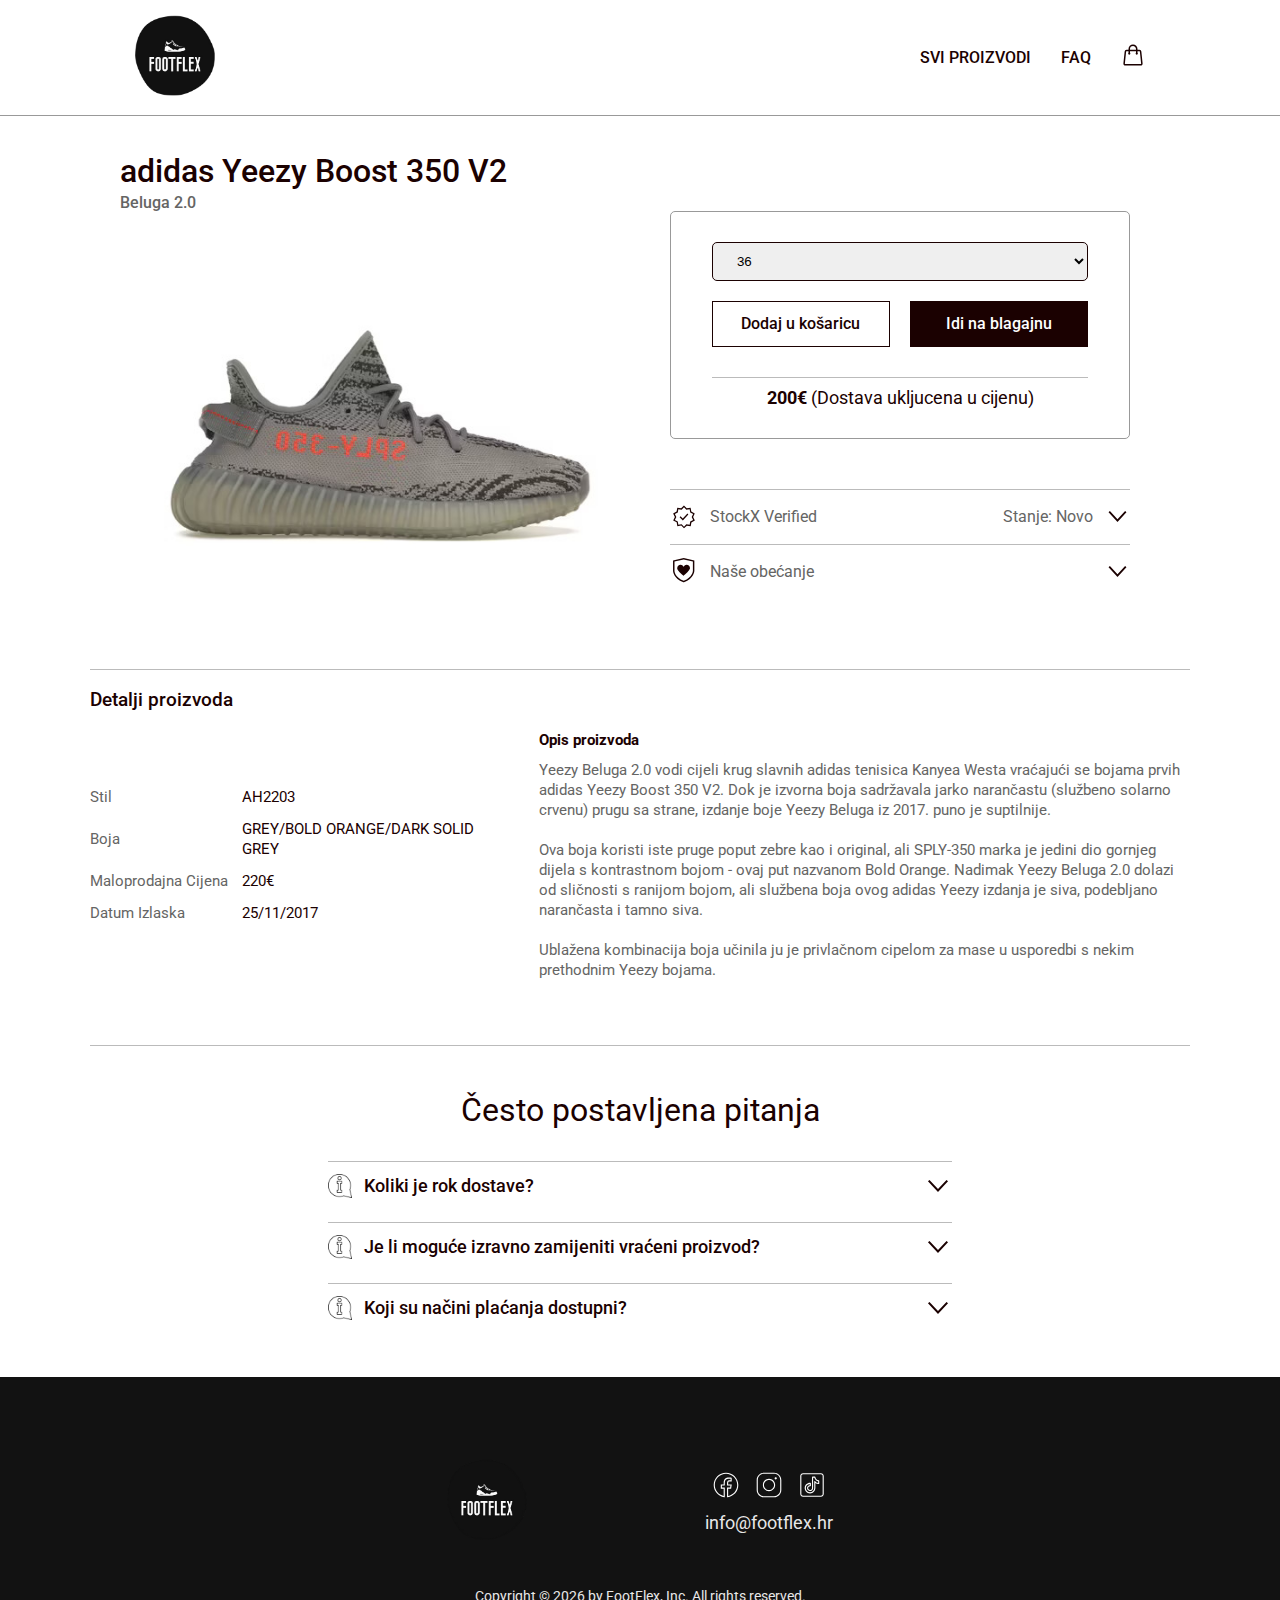
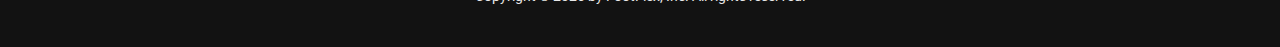
==== products/Beluga_2_0.html @ 40a0915f "Add files via upload" ====
<!DOCTYPE html>
<html lang="en">
  <head>
    <meta charset="UTF-8" />
    <meta name="viewport" content="width=device-width, initial-scale=1.0" />
    <link rel="preconnect" href="https://fonts.googleapis.com" />
    <link rel="preconnect" href="https://fonts.gstatic.com" crossorigin />
    <link
      href="https://fonts.googleapis.com/css2?family=Roboto:ital,wght@0,100;0,300;0,400;0,500;0,700;0,900;1,100;1,300;1,400;1,500;1,700;1,900&display=swap"
      rel="stylesheet"
    />
    <link rel="icon" href="../images/logos/footflex-logo-icon.png" />
    <link rel="stylesheet" href="../style.css" />
    <link rel="stylesheet" href="products.css" />
    <title>FootFlex</title>
  </head>
  <body>
    <nav>
      <div class="container">
        <nav class="main-nav">
          <ul>
            <a href="../index.html">
              <img
                src="../images/logos/footflex-logo.png"
                alt="FootFlex logo"
                class="nav-img"
              />
            </a>
          </ul>
          <ul class="main-nav-list">
            <li>
              <a href="../index.html#shop" class="main-nav-link"
                >Svi proizvodi</a
              >
            </li>
            <li><a href="#faq" class="main-nav-link">faq</a></li>
            <li class="main-nav-link">
              <svg
                class="icon"
                xmlns="http://www.w3.org/2000/svg"
                fill="none"
                viewBox="0 0 24 24"
                stroke-width="1.5"
                stroke="currentColor"
                class="w-6 h-6"
              >
                <path
                  stroke-linecap="round"
                  stroke-linejoin="round"
                  d="M15.75 10.5V6a3.75 3.75 0 1 0-7.5 0v4.5m11.356-1.993 1.263 12c.07.665-.45 1.243-1.119 1.243H4.25a1.125 1.125 0 0 1-1.12-1.243l1.264-12A1.125 1.125 0 0 1 5.513 7.5h12.974c.576 0 1.059.435 1.119 1.007ZM8.625 10.5a.375.375 0 1 1-.75 0 .375.375 0 0 1 .75 0Zm7.5 0a.375.375 0 1 1-.75 0 .375.375 0 0 1 .75 0Z"
                />
              </svg>
            </li>
          </ul>
        </nav>
      </div>
    </nav>
    <section class="product-section">
      <div class="container grid-2-cols-product">
        <div class="product-img-box">
          <h1 class="product-title">adidas Yeezy Boost 350 V2</h1>
          <h2 class="product-model">Beluga 2.0</h2>
          <img
            class="product-img"
            src="../images/shoes/Beluga_2_0.jpg"
            alt="Adidas Yeezy CarbonBeluga tenesice"
          />
        </div>
        <div class="product-text-box">
          <div class="buttons">
            <select class="select" name="options[Veličina]" form="">
              <option value="36" selected="selected">36</option>
              <option value="37">37</option>
              <option value="38">38</option>
              <option value="39">39</option>
              <option value="40">40</option>
              <option value="42">42</option>
              <option value="43">43</option>
              <option value="44">44</option>
              <option value="45">45</option>
            </select>
            <div class="buttons-wrapper">
              <a href="#" class="atc-btn">
                <p>Dodaj u košaricu</p>
              </a>
              <a href="#" class="bn-btn">
                <p>Idi na blagajnu</p>
              </a>
            </div>
            <p class="product-price">
              <span class="bold">200€ </span>(Dostava ukljucena u cijenu)
            </p>
          </div>
          <div class="icons">
            <div class="product-icon-top">
              <div class="product-icon-wrap">
                <svg viewBox="0 0 50 50" focusable="false" class="verify-icon">
                  <path
                    d="M22.9 31.1L17.2 25.4L18.7999 23.8L22.7999 27.9L31.1 18.8L32.7999 20.4L22.9 31.1Z"
                    fill="#1b0101"
                  ></path>
                  <path
                    d="M25 45.3L20 40.4L13.1 41.4L11.9 34.5L5.69998 31.2L8.69998 25L5.59998 18.7L11.8 15.4L13 8.49998L19.9 9.49998L24.9 4.59998L29.9 9.49998L36.8 8.49998L38 15.4L44.2 18.7L41.3 25L44.4 31.3L38.2 34.6L37 41.5L30.1 40.5L25 45.3ZM20.8 38.1L25 42.2L29.2 38.1L35.1 38.9L36.1 33.1L41.3 30.3L38.7 25L41.3 19.7L36.1 16.9L35.1 11.1L29.2 11.9L25 7.79998L20.8 11.9L14.9 11.1L13.9 16.9L8.69998 19.7L11.3 25L8.69998 30.3L13.9 33.1L14.9 38.9L20.8 38.1Z"
                    fill="#1b0101"
                  ></path>
                </svg>
                <p>StockX Verified</p>
              </div>
              <div class="product-icon-wrap">
                <span>Stanje: Novo</span>
                <svg
                  class="dropdown-icon-first"
                  viewBox="0 0 50 50"
                  focusable="false"
                  aria-hidden="true"
                >
                  <path
                    fill="#1b0101"
                    d="M9.80001 14.2L25 30.4L40.2 14.2001L42.9 16.7001L25 35.8L7.10001 16.7L9.80001 14.2Z"
                  ></path>
                </svg>
              </div>
            </div>
            <span class="more-text-top">
              Naše tenesice su StockX Verified što znači da provjeravamo svaki
              artikl, svaki put.
              <a
                href="https://stockx.com/about/verification/"
                class="more-text-link"
                target="_blank"
                >Saznajte više</a
              >
            </span>
            <div class="product-icon-bottom">
              <div class="product-icon-wrap">
                <svg viewBox="0 0 18 23" focusable="false" class="heart-icon">
                  <path
                    d="M8.75 20L8.51136 19.9219C0.238637 16.9531 0 10.7812 0 10.5469V2.03125L8.75 0L17.5 2.03125V10.4688C17.5 10.7812 17.2614 16.9531 8.98864 19.8438L8.75 20ZM1.19318 2.96875V10.4688C1.19318 10.7031 1.43182 16.0156 8.75 18.6719C16.0682 16.0156 16.3068 10.625 16.3068 10.4688V2.96875L8.75 1.17188L1.19318 2.96875Z"
                    fill="#1b0101"
                  ></path>
                  <path
                    d="M13.9204 8.35937C13.9204 6.875 12.7272 5.625 11.1363 5.625C10.1022 5.625 9.30677 6.40625 8.67041 7.26563C8.11359 6.40625 7.31814 5.625 6.2045 5.625C4.69314 5.625 3.42041 6.79687 3.42041 8.35937C3.42041 8.67187 3.49996 9.0625 3.5795 9.29687C4.05677 10.8594 8.59086 14.6875 8.59086 14.6875C8.59086 14.6875 13.125 10.8594 13.6022 9.29687C13.8409 8.98437 13.9204 8.67187 13.9204 8.35937Z"
                    fill="#1b0101"
                  ></path>
                </svg>
                <p>Naše obećanje</p>
              </div>
              <svg
                class="dropdown-icon-second"
                viewBox="0 0 50 50"
                focusable="false"
                aria-hidden="true"
              >
                <path
                  fill="#1b0101"
                  d="M9.80001 14.2L25 30.4L40.2 14.2001L42.9 16.7001L25 35.8L7.10001 16.7L9.80001 14.2Z"
                ></path>
              </svg>
            </div>
            <span class="more-text-bottom">
              Nastojimo zaslužiti i zadržati Vaše povjerenje. Ako pogriješimo,
              ispravit ćemo grešku.
              <a
                href="https://stockx.com/help/articles/What-is-The-StockX-Buyer-Promise"
                class="more-text-link"
                target="_blank"
                >Saznajte više</a
              >
            </span>
          </div>
        </div>
      </div>
    </section>

    <section class="product-details-section">
      <div
        class="container"
        style="border-top: 1px solid #bbb; padding: 2rem 0"
      >
        <h3 class="subtitle">Detalji proizvoda</h3>
        <div class="product-details-box">
          <div class="product-details">
            <div class="product-detail">
              <span>Stil </span>
              <p>AH2203</p>
            </div>
            <div class="product-detail">
              <span>Boja </span>
              <p>GREY/BOLD ORANGE/DARK SOLID GREY</p>
            </div>
            <div class="product-detail">
              <span>Maloprodajna Cijena </span>
              <p>220€</p>
            </div>
            <div class="product-detail">
              <span>Datum Izlaska </span>
              <p>25/11/2017</p>
            </div>
          </div>
          <div class="product-description">
            <h4>Opis proizvoda</h4>
            <p>
              Yeezy Beluga 2.0 vodi cijeli krug slavnih adidas tenisica Kanyea
              Westa vraćajući se bojama prvih adidas Yeezy Boost 350 V2. Dok je
              izvorna boja sadržavala jarko narančastu (službeno solarno crvenu)
              prugu sa strane, izdanje boje Yeezy Beluga iz 2017. puno je
              suptilnije.
              <br />
              <br />
              Ova boja koristi iste pruge poput zebre kao i original, ali
              SPLY-350 marka je jedini dio gornjeg dijela s kontrastnom bojom -
              ovaj put nazvanom Bold Orange. Nadimak Yeezy Beluga 2.0 dolazi od
              sličnosti s ranijom bojom, ali službena boja ovog adidas Yeezy
              izdanja je siva, podebljano narančasta i tamno siva.
              <br />
              <br />
              Ublažena kombinacija boja učinila ju je privlačnom cipelom za mase
              u usporedbi s nekim prethodnim Yeezy bojama.
            </p>
          </div>
        </div>
      </div>
    </section>
    <section class="faq-section" id="faq" style="border-top: none">
      <div
        class="faq container"
        style="padding-top: 4.5rem; border-top: 1px solid #bbb"
      >
        <h3>Često postavljena pitanja</h3>
        <div class="faq-q">
          <div class="faq-q-wrapper">
            <img src="../images/icons/info.png" alt="Info znak" />
            <p class="question">Koliki je rok dostave?</p>
          </div>
          <svg
            class="dropdown-icon"
            viewBox="0 0 50 50"
            focusable="false"
            aria-hidden="true"
          >
            <path
              fill="#1b0101"
              d="M9.80001 14.2L25 30.4L40.2 14.2001L42.9 16.7001L25 35.8L7.10001 16.7L9.80001 14.2Z"
            ></path>
          </svg>
        </div>
        <span class="answer"
          >Odmah dostupni proizvodi obično su dostavljeni u roku od 1 do 3
          radnih dana.</span
        >
        <div class="faq-q">
          <div class="faq-q-wrapper">
            <img src="../images/icons/info.png" alt="Info znak" />
            <p class="question">
              Je li moguće izravno zamijeniti vraćeni proizvod?
            </p>
          </div>
          <svg
            class="dropdown-icon"
            viewBox="0 0 50 50"
            focusable="false"
            aria-hidden="true"
          >
            <path
              fill="#1b0101"
              d="M9.80001 14.2L25 30.4L40.2 14.2001L42.9 16.7001L25 35.8L7.10001 16.7L9.80001 14.2Z"
            ></path>
          </svg>
        </div>
        <span class="answer"
          >Naravno, moguće je zamijeniti vraćeni proizvod. Naša tvrtka uvijek
          teži pružanju najbolje moguće usluge svojim kupcima, pa smo osmislili
          proces zamjene koji je jednostavan i efikasan. Ako ste nedavno vratili
          proizvod i želite ga zamijeniti, molimo vas da nas kontaktirate putem
          naše službene e-pošte ili instagram profila.</span
        >
        <div class="faq-q">
          <div class="faq-q-wrapper">
            <img src="../images/icons/info.png" alt="Info znak" />
            <p class="question">Koji su načini plaćanja dostupni?</p>
          </div>
          <svg
            class="dropdown-icon"
            viewBox="0 0 50 50"
            focusable="false"
            aria-hidden="true"
          >
            <path
              fill="#1b0101"
              d="M9.80001 14.2L25 30.4L40.2 14.2001L42.9 16.7001L25 35.8L7.10001 16.7L9.80001 14.2Z"
            ></path>
          </svg>
        </div>
        <span class="answer"
          >Trenutno je dostupno samo plaćanje gotovinom.</span
        >
      </div>
    </section>
    <footer>
      <div class="footer-container">
        <div class="footer-logo">
          <a href="#hero">
            <img
              class="nav-img"
              src="../images/logos/footflex-logo.png"
              alt="FootFlex logo"
            />
          </a>
        </div>
        <div class="footer-links-box">
          <div class="footer-icons">
            <a href="https://web.facebook.com" class="footer-link">
              <svg
                xmlns="http://www.w3.org/2000/svg"
                x="0px"
                y="0px"
                width="28"
                height="28"
                viewBox="0,0,256,256"
              >
                <g
                  fill="#ffffff"
                  fill-rule="nonzero"
                  stroke="none"
                  stroke-width="1"
                  stroke-linecap="butt"
                  stroke-linejoin="miter"
                  stroke-miterlimit="10"
                  stroke-dasharray=""
                  stroke-dashoffset="0"
                  font-family="none"
                  font-weight="none"
                  font-size="none"
                  text-anchor="none"
                  style="mix-blend-mode: normal"
                >
                  <g transform="scale(5.12,5.12)">
                    <path
                      d="M25,3c-12.13844,0 -22,9.86156 -22,22c0,11.01913 8.12753,20.13835 18.71289,21.72852l1.14844,0.17383v-17.33594h-5.19727v-3.51953h5.19727v-4.67383c0,-2.87808 0.69065,-4.77363 1.83398,-5.96289c1.14334,-1.18926 2.83269,-1.78906 5.18359,-1.78906c1.87981,0 2.61112,0.1139 3.30664,0.19922v2.88086h-2.44727c-1.38858,0 -2.52783,0.77473 -3.11914,1.80664c-0.59131,1.03191 -0.77539,2.264 -0.77539,3.51953v4.01758h6.12305l-0.54492,3.51953h-5.57812v17.36523l1.13477,-0.1543c10.73582,-1.45602 19.02148,-10.64855 19.02148,-21.77539c0,-12.13844 -9.86156,-22 -22,-22zM25,5c11.05756,0 20,8.94244 20,20c0,9.72979 -6.9642,17.7318 -16.15625,19.5332v-12.96875h5.29297l1.16211,-7.51953h-6.45508v-2.01758c0,-1.03747 0.18982,-1.96705 0.50977,-2.52539c0.31994,-0.55834 0.62835,-0.80078 1.38477,-0.80078h4.44727v-6.69141l-0.86719,-0.11719c-0.59979,-0.08116 -1.96916,-0.27148 -4.43945,-0.27148c-2.7031,0 -5.02334,0.73635 -6.625,2.40234c-1.60166,1.66599 -2.39258,4.14669 -2.39258,7.34961v2.67383h-5.19727v7.51953h5.19727v12.9043c-9.04433,-1.91589 -15.86133,-9.84626 -15.86133,-19.4707c0,-11.05756 8.94244,-20 20,-20z"
                    ></path>
                  </g>
                </g>
              </svg>
            </a>
            <a
              href="https://www.instagram.com/footflex_balkan/"
              class="footer-link"
            >
              <svg
                xmlns="http://www.w3.org/2000/svg"
                x="0px"
                y="0px"
                width="28"
                height="28"
                viewBox="0,0,256,256"
              >
                <g
                  fill="#ffffff"
                  fill-rule="nonzero"
                  stroke="none"
                  stroke-width="1"
                  stroke-linecap="butt"
                  stroke-linejoin="miter"
                  stroke-miterlimit="10"
                  stroke-dasharray=""
                  stroke-dashoffset="0"
                  font-family="none"
                  font-weight="none"
                  font-size="none"
                  text-anchor="none"
                  style="mix-blend-mode: normal"
                >
                  <g transform="scale(5.12,5.12)">
                    <path
                      d="M16,3c-7.16752,0 -13,5.83248 -13,13v18c0,7.16752 5.83248,13 13,13h18c7.16752,0 13,-5.83248 13,-13v-18c0,-7.16752 -5.83248,-13 -13,-13zM16,5h18c6.08648,0 11,4.91352 11,11v18c0,6.08648 -4.91352,11 -11,11h-18c-6.08648,0 -11,-4.91352 -11,-11v-18c0,-6.08648 4.91352,-11 11,-11zM37,11c-1.10457,0 -2,0.89543 -2,2c0,1.10457 0.89543,2 2,2c1.10457,0 2,-0.89543 2,-2c0,-1.10457 -0.89543,-2 -2,-2zM25,14c-6.06329,0 -11,4.93671 -11,11c0,6.06329 4.93671,11 11,11c6.06329,0 11,-4.93671 11,-11c0,-6.06329 -4.93671,-11 -11,-11zM25,16c4.98241,0 9,4.01759 9,9c0,4.98241 -4.01759,9 -9,9c-4.98241,0 -9,-4.01759 -9,-9c0,-4.98241 4.01759,-9 9,-9z"
                    ></path>
                  </g>
                </g>
              </svg>
            </a>
            <a href="https://www.tiktok.com/" class="footer-link">
              <svg
                xmlns="http://www.w3.org/2000/svg"
                x="0px"
                y="0px"
                width="28"
                height="28"
                viewBox="0,0,256,256"
              >
                <g
                  fill="#ffffff"
                  fill-rule="nonzero"
                  stroke="none"
                  stroke-width="1"
                  stroke-linecap="butt"
                  stroke-linejoin="miter"
                  stroke-miterlimit="10"
                  stroke-dasharray=""
                  stroke-dashoffset="0"
                  font-family="none"
                  font-weight="none"
                  font-size="none"
                  text-anchor="none"
                  style="mix-blend-mode: normal"
                >
                  <g transform="scale(5.12,5.12)">
                    <path
                      d="M9,4c-2.75042,0 -5,2.24958 -5,5v32c0,2.75042 2.24958,5 5,5h32c2.75042,0 5,-2.24958 5,-5v-32c0,-2.75042 -2.24958,-5 -5,-5zM9,6h32c1.67158,0 3,1.32842 3,3v32c0,1.67158 -1.32842,3 -3,3h-32c-1.67158,0 -3,-1.32842 -3,-3v-32c0,-1.67158 1.32842,-3 3,-3zM26.04297,10c-0.5515,0.00005 -0.99887,0.44655 -1,0.99805c0,0 -0.01098,4.87522 -0.02148,9.76172c-0.0053,2.44325 -0.01168,4.88902 -0.01562,6.73047c-0.00394,1.84145 -0.00586,3.0066 -0.00586,3.10352c0,1.81526 -1.64858,3.29883 -3.52734,3.29883c-1.86379,0 -3.35156,-1.48972 -3.35156,-3.35352c0,-1.86379 1.48777,-3.35156 3.35156,-3.35156c0.06314,0 0.1904,0.02075 0.4082,0.04688c0.28415,0.03406 0.56927,-0.05523 0.78323,-0.24529c0.21396,-0.19006 0.33624,-0.46267 0.33591,-0.74885v-4.20117c-0.00005,-0.528 -0.41054,-0.965 -0.9375,-0.99805c-0.15583,-0.0098 -0.35192,-0.0293 -0.58984,-0.0293c-5.24953,0 -9.52734,4.27782 -9.52734,9.52734c0,5.24953 4.27782,9.52734 9.52734,9.52734c5.24938,0 9.52734,-4.27782 9.52734,-9.52734v-9.04883c1.45461,1.16341 3.26752,1.90039 5.26953,1.90039c0.27306,0 0.53277,-0.01618 0.78125,-0.03906c0.51463,-0.04749 0.90832,-0.47927 0.9082,-0.99609v-4.66992c0.0003,-0.52448 -0.40463,-0.9601 -0.92773,-0.99805c-3.14464,-0.22561 -5.65141,-2.67528 -5.97852,-5.79102c-0.05305,-0.50925 -0.48214,-0.89619 -0.99414,-0.89648zM27.04102,12h2.28125c0.72678,3.2987 3.30447,5.8144 6.63672,6.44531v2.86523c-2.13887,-0.10861 -4.01749,-1.1756 -5.12305,-2.85742c-0.24284,-0.36962 -0.69961,-0.53585 -1.12322,-0.40877c-0.4236,0.12708 -0.71344,0.51729 -0.71272,0.95955v11.53516c0,4.16848 -3.35873,7.52734 -7.52734,7.52734c-4.16848,0 -7.52734,-3.35887 -7.52734,-7.52734c0,-4.00052 3.12077,-7.17588 7.05469,-7.43164v2.17578c-2.71358,0.25252 -4.87891,2.47904 -4.87891,5.25586c0,2.94421 2.40735,5.35352 5.35156,5.35352c2.92924,0 5.52734,-2.30609 5.52734,-5.29883c0,0.04892 0.00186,-1.25818 0.00586,-3.09961c0.0039,-1.84143 0.01037,-4.28722 0.01563,-6.73047c0.0094,-4.3869 0.0177,-7.91447 0.01953,-8.76367z"
                    ></path>
                  </g>
                </g>
              </svg>
            </a>
          </div>
          <p class="mail">info@footflex.hr</p>
        </div>
      </div>

      <p class="copyright">
        Copyright &copy; <span class="year">2024</span> by FootFlex, Inc. All
        rights reserved.
      </p>
    </footer>
    <script src="read-more.js"></script>
    <script src="../script.js"></script>
  </body>
</html>
---- style.css ----
/*
BOJE:
#990309
#E8E8E8
#610205
#DB222B
#1B0101
#A6A2A2
#656564
#B87E83

*/

* {
  margin: 0;
  padding: 0;
  box-sizing: border-box;
}

html {
  font-size: 62.5%;
  overflow-x: hidden;
  scroll-behavior: smooth !important;
}

body {
  color: #656564;
  font-family: "Roboto", sans-serif;
  font-size: 16px;
  font-weight: 400;
  line-height: 20px;
  scroll-behavior: smooth !important;
}

.header {
  position: absolute;
  margin-left: 50px;
}

.container {
  max-width: 116rem;
  margin: 0 auto;
  padding: 0 3rem;
}

.nav-container {
  max-width: 166rem;
}

.main-nav {
  padding: 1.5rem;
  color: #1b0101;
  font-size: 18px;
  font-weight: 500;
  display: flex;
  justify-content: space-between;
  align-items: center;
  gap: 55rem;
}

.nav-img {
  max-width: 100px;
}
.main-nav-list {
  display: flex;
  list-style: none;
  gap: 5rem;
  text-transform: uppercase;
  justify-content: flex-end;
  align-items: center;
}

.main-nav-link {
  transition: all 0.5s;
  cursor: pointer;
  text-decoration: none;
  color: #1b0101;
  scroll-behavior: smooth;
}

#shop {
  scroll-behavior: smooth;
}

.main-nav-link:hover {
  color: #db222b;
}

.main-logo {
  width: 25rem;
}

.hero-section {
  position: relative;
  height: 100vh;
  max-width: 100%;
  background-position: center;
  background-size: cover;
  padding-left: 8rem;
}

.main-text-box {
  padding: 10rem;
}

.main-text {
  padding: 20rem 0 5rem;
  font-size: 74px;
  line-height: 1.2;
  font-weight: 400;
  text-align: left;
  text-transform: uppercase;
  width: 400px;
  color: #1b0101;
}

.bold {
  font-weight: bold;
}

.grid-2-cols {
  display: grid;
  grid-template-rows: auto;
  grid-template-columns: 1.8fr 1fr;
}

.icon {
  width: 24px;
  height: 24px;
}

.main-img {
  width: 100%;
  height: 100vh;
}

.main-btn {
  text-decoration: none;
  background-color: #1b0101;
  text-transform: uppercase;
  font-weight: 500;
  padding: 18px 32px;
  color: #e8e8e8;
  font-size: 20px;
  cursor: pointer;
}

.main-btn:hover {
  background-color: #1b0101d8;
  transition: 0.3s;
}

.features-container {
  max-width: 150rem;
}

.features {
  display: grid;
  grid-template-rows: auto;
  grid-template-columns: repeat(4, 1fr);
  align-items: center;
  justify-content: space-between;
  padding: 70px 50px 50px 50px;
}

.feature {
  display: flex;
  flex-direction: column;
  align-items: center;
  text-align: center;
}

.featureIcon {
  width: 50px;
  height: 50px;
}

.featureTitle {
  font-size: 20px;
  font-weight: 600;
  margin: 20px;
  color: #1b0101;
}

.featureDesc {
  color: gray;
  width: 50%;
  height: 100px;
}

.shop-section {
  padding-bottom: 8.2rem;
}

.shop-section-header {
  text-align: center;
  font-size: 5.2rem;
  color: #1b0101;
  line-height: 1.2;
  font-weight: 400;
  margin-bottom: 2rem;
}

.shop-main-text {
  text-align: center;
  font-size: 2rem;
  line-height: 1.5;
  padding-inline: 8rem;
  margin-bottom: 4.5rem;
  color: #656564;
}

.grid-3-cols {
  display: grid;
  grid-template-columns: repeat(3, 1fr);
  gap: 4rem;
  padding: 1.6rem;
}

.product-link {
  text-decoration: none;
  color: inherit;
}

.item {
  overflow: hidden;
  display: flex;
  flex-direction: column;
  cursor: pointer;
}

.item img:hover {
  transform: scale(1.1);
}

.item img {
  display: block;
  width: 100%;
  transition: all 0.4s;
  margin-bottom: 1.5rem;
}

.title {
  font-family: "Madimi One", sans-serif;
  font-style: normal;
  font-size: 1.6rem;
  font-weight: 400;
  line-height: 1.5;
  color: #1b0101;
  justify-content: center;
  margin-bottom: 3px;
  padding-left: 1rem;
}

.price {
  padding-left: 1rem;
  font-weight: bold;
  color: #1b0101;
}

.section-testimonials {
  align-items: center;
  padding: 4.5rem 0;
  border-top: 1px solid #bbb;
}

.testimonials-container {
  padding: 9.6rem;
}

.subheading {
  display: block;
  font-size: 1.6rem;
  font-weight: 500;
  color: #1b0101;
  text-transform: uppercase;
  margin-bottom: 1.6rem;
  letter-spacing: 0.75px;
}

.heading-secondary {
  font-size: 4.4rem;
  line-height: 1.2;
  margin-bottom: 7rem;
  color: #1b0101;
}
.testimonials {
  display: grid;
  grid-template-columns: 1fr 1fr;
  row-gap: 4.8rem;
  column-gap: 8rem;
}

.testimonial-person {
  display: flex;
  align-items: center;
  justify-content: space-between;
}

.stars-rating {
  display: flex;
  align-items: center;
  gap: 1.2rem;
  margin-right: 3rem;
}

.star-icon {
  width: 24px;
}

.testimonial-img {
  width: 6.4rem;
  border-radius: 50%;
  margin-bottom: 1.2rem;
}

.testimonial-text {
  font-size: 1.8rem;
  line-height: 1.8;
  margin-bottom: 1.6rem;
}

.testimonial-name {
  font-size: 1.6rem;
  color: #6f6f6f;
}

.faq-section {
  padding: 4.5rem 0;
  border-top: 1px solid #bbb;
}

.faq {
  display: flex;
  flex-direction: column;
  justify-content: center;
  align-items: center;
  gap: 1.2rem;
}

.faq h3 {
  font-size: 32px;
  color: #1b0101;
  font-weight: 400;
  margin-bottom: 20px;
  line-height: 1.2;
}

.faq-q {
  display: flex;
  align-items: center;
  justify-content: space-between;
  width: 60%;
  border-top: 1px solid #bbb;
  padding: 10px 0;
  cursor: pointer;
}

.faq-q-wrapper {
  display: flex;
  align-items: center;
  gap: 1.2rem;
}

.faq-q img {
  width: 24px;
  height: 24px;
}

.faq-q p {
  font-size: 18px;
}
.dropdown-icon {
  width: 28px;
}

.question {
  color: #1b0101;
  font-weight: 500;
}

.answer {
  display: none;
}

.show-more {
  display: block !important;
  font-size: 16px;
  padding-inline: 10px;
  margin-bottom: 8px;
  width: 55%;
}

.rotate180 {
  transform: rotate(180deg);
}

footer {
  padding: 8.2rem 0 4rem;
  background-color: #121212;
}

.footer-container {
  max-width: 80rem;
  margin: 0 auto 4rem;
  padding: 0 3rem;
  display: flex;
  justify-content: space-evenly;
  align-items: center;
}

.footer-icons {
  display: flex;
  gap: 15px;
  align-items: center;
  margin-bottom: 9px;
  justify-content: center;
}

.mail {
  font-size: 18px;
  color: #e8e8e8;
}

.copyright {
  font-size: 1.4rem;
  line-height: 1.6;
  color: #e8e8e8;
  text-align: center;
}

/* QUERIES */

/**************************/
/* BELOW 1750px 
/**************************/

@media (max-width: 1750px) {
  .hero-section {
    padding-left: 0;
  }

  .header {
    margin-left: 30px;
  }

  .main-text-box {
    padding: 10rem 8rem;
  }

  .main-nav {
    gap: 45rem;
  }

  .main-nav-list {
    gap: 4rem;
  }
  .nav-img {
    max-width: 90px;
  }

  .main-btn {
    padding: 16px 28px;
    font-size: 18px;
  }
  .main-text {
    padding: 20rem 0 5rem;
    font-size: 64px;
  }
  .grid-2-cols {
    grid-template-columns: 1.7fr 1fr;
  }
}

/**************************/
/* BELOW 1440px 
/**************************/

@media (max-width: 1440px) {
  .header {
    margin-left: 15px;
  }

  .main-text-box {
    padding: 10rem 6rem;
  }

  .main-nav {
    gap: 32rem;
  }

  .main-nav-link {
    font-size: 16px;
  }

  .main-nav-list {
    gap: 3rem;
  }

  .nav-img {
    max-width: 80px;
  }
  .main-btn {
    padding: 14px 24px;
    font-size: 16px;
  }
  .main-text {
    padding: 20rem 0 5rem;
    font-size: 56px;
  }
  .grid-2-cols {
    grid-template-columns: 1.5fr 1fr;
  }

  .featureIcon {
    width: 45px;
    height: 45px;
  }

  .featureTitle {
    font-size: 18px;
  }

  .featureDesc {
    width: 70%;
  }

  .shop-section-header {
    font-size: 45px;
    line-height: 1.1;
  }
  .shop-main-text {
    margin-bottom: 2rem;
    font-size: 18px;
  }

  .grid-3-cols {
    gap: 2rem;
    padding: 3.6rem;
  }
}

/**************************/
/* BELOW 1240px 
/**************************/

@media (max-width: 1240px) {
  .header {
    margin-left: 10px;
  }

  .main-text-box {
    padding: 10rem 5rem;
  }

  .main-nav {
    gap: 20rem;
  }

  .main-nav-link {
    font-size: 14px;
  }
  .nav-img {
    max-width: 70px;
  }
  .main-btn {
    padding: 14px 20px;
    font-size: 16px;
  }
  .main-text {
    padding: 20rem 0 4rem;
    font-size: 50px;
  }
  .grid-2-cols {
    grid-template-columns: 1.2fr 1fr;
  }

  .featureIcon {
    width: 45px;
    height: 45px;
  }

  .featureTitle {
    font-size: 16px;
    margin: 20px 10px;
  }

  .featureDesc {
    width: 80%;
    font-size: 14px;
  }
  .shop-section-header {
    font-size: 40px;
    line-height: 1;
  }
  .shop-main-text {
    margin-bottom: 1rem;
    font-size: 16px;
  }

  .item {
    width: 80%;
    margin-left: 40px;
  }

  .grid-3-cols {
    grid-template-columns: 1fr 1fr;
    gap: 2rem;
    padding: 3rem;
  }

  .heading-secondary {
    font-size: 3.6rem;
  }

  .faq h3 {
    font-size: 26px;
  }

  .faq-q p {
    font-size: 16px;
  }

  .answer {
    width: 60%;
  }
}

/**************************/
/* BELOW 1024px 
/**************************/

@media (max-width: 1024px) {
  .main-img {
    max-height: 85vh;
  }

  .header {
    position: inherit;
    margin-left: 0;
  }

  .container {
    padding: 0 5rem;
  }

  .main-text-box {
    padding: 10rem 0rem 10rem 5rem;
    display: flex;
    flex-direction: column;
    justify-content: center;
  }

  .main-text {
    padding: 3rem 0;
    width: 250px;
    font-size: 44px;
  }
  .main-btn {
    width: 250px;
  }

  .grid-2-cols {
    grid-template-columns: 1fr 1fr;
  }

  .features {
    grid-template-columns: repeat(2, 1fr);
  }

  .mail {
    font-size: 16px;
  }
}

/**************************/
/* BELOW 768px 
/**************************/

@media (max-width: 768px) {
  .main-img {
    display: none;
  }

  .hero-section {
    background-image: linear-gradient(
        to bottom,
        rgba(0, 0, 0, 0.6),
        rgba(0, 0, 0, 0.4)
      ),
      url("images/main-img.JPG");
  }

  .main-nav {
    gap: 5rem;
  }

  .main-nav-link {
    color: #e8e8e8;
  }

  .grid-2-cols {
    display: flex;
  }

  .main-text-box {
    text-align: center;
    width: 100%;
    display: flex;
    flex-direction: column;
    justify-content: center;
    align-items: center;
    padding: 0;
    height: 70vh;
  }

  .main-img-box {
    display: none;
  }

  .main-text {
    text-align: left;
    color: #e8e8e8;
    padding-bottom: 2rem;
    width: 260px;
  }

  .main-btn {
    background-color: #e8e8e8;
    color: #1b0101;
    padding: 14px 34px;
  }

  .main-btn:hover {
    background-color: #1b0101;
    color: #e8e8e8;
  }

  .features {
    padding-inline: 0;
  }

  .shop-section-header {
    font-size: 36px;
  }

  .shop-main-text {
    font-size: 14px;
    padding-inline: 3rem;
  }

  .item {
    width: 100%;
    margin: 0;
  }
  .grid-3-cols {
    gap: 1rem;
  }

  .heading-secondary {
    font-size: 3rem;
  }

  .testimonials {
    row-gap: 2.8rem;
    column-gap: 4rem;
  }
  .testimonial-img {
    width: 5.4rem;
  }

  .testimonial-text {
    font-size: 1.6rem;
  }

  .testimonial-name {
    font-size: 1.4rem;
  }

  .faq-q {
    width: 80%;
  }

  .answer {
    width: 80%;
  }
}

/**************************/
/* BELOW 550px 
/**************************/

@media (max-width: 550px) {
  .container {
    padding: 0;
  }

  .main-nav {
    padding-inline: 2rem;
  }

  .main-nav-list {
    gap: 2rem;
  }

  .features {
    grid-template-columns: 1fr;
  }

  .grid-3-cols {
    grid-template-columns: 1fr;
  }

  .item {
    width: 80%;
    margin: 0 auto;
  }

  .heading-secondary {
    margin-bottom: 5rem;
  }

  .testimonials {
    grid-template-columns: 1fr;
  }

  .testimonial-img {
    width: 5rem;
  }

  .section-testimonials {
    padding-inline: 4rem;
  }
}
---- products/products.css ----
.product-section {
  padding-top: 4.5rem;
  border-top: 1px solid #999;
}

.grid-2-cols-product {
  display: grid;
  grid-template-columns: repeat(2, 1fr);
}

.product-img-box {
  display: flex;
  flex-direction: column;
  gap: 1.2rem;
}

.product-title {
  color: #1b0101;
  font-weight: 500;
}

.product-model {
  color: #656564;
  font-weight: 500;
  font-size: 16px;
}

.product-img {
  padding: 0 3rem;
  width: 100%;
}

.product-text-box {
  display: flex;
  flex-direction: column;
  padding: 5rem 3rem;
  gap: 5rem;
}

.buttons {
  display: flex;
  flex-direction: column;
  justify-content: center;
  align-items: center;
  gap: 2rem;
  padding: 3rem 2rem 2rem;
  border: 1px solid #999;
  border-radius: 5px;
}

.select {
  cursor: pointer;
  padding: 1rem 3rem 1rem 2rem;
  width: 90%;
  border-radius: 5px;
  border: 1px solid #1b0101;
}

.buttons-wrapper {
  display: flex;
  align-items: center;
  justify-content: space-between;
  gap: 2rem;
  width: 90%;
  margin-bottom: 10px;
}

.atc-btn {
  color: #1b0101;
  border: 1px solid #1b0101;
  width: 48%;
  padding: 12px 0px;
  transition: all 0.3s;
  cursor: pointer;
  text-decoration: none;
}

.atc-btn:hover {
  background-color: #1b0101;
  color: white;
}

.atc-btn p,
.bn-btn p {
  text-align: center;
  font-weight: 500;
}

.bn-btn {
  color: white;
  border: 1px solid #1b0101;
  background-color: #1b0101;
  width: 48%;
  padding: 12px 0px;
  transition: all 0.3s;
  cursor: pointer;
  text-decoration: none;
}

.bn-btn:hover {
  background-color: #1b0101d8;
}
.product-price {
  color: #1b0101;
  font-size: 18px;
  font-weight: 400;
  border-top: 1px solid #bbb;
  padding: 10px 0;
  width: 90%;
  text-align: center;
}

.product-icon-top,
.product-icon-bottom {
  border-top: 1px solid #bbb;
  padding: 13px 0;
  display: flex;
  gap: 12px;
  align-items: center;
  justify-content: space-between;
  cursor: pointer;
}

.product-icon p {
  color: #1b0101;
  font-weight: 500;
}

.product-icon-wrap {
  display: flex;
  align-items: center;
  gap: 12px;
}

.heart-icon {
  width: 28px;
  height: 28px;
}

.verify-icon {
  width: 28px;
  height: 28px;
}

.dropdown-icon-first,
.dropdown-icon-second {
  width: 25px;
  height: 25px;
}

.rotate180 {
  transform: rotate(180deg);
}

.more-text-top,
.more-text-bottom {
  display: none;
}

.show-more-products {
  display: block;
  font-size: 13px;
  padding-inline: 10px;
  margin-bottom: 8px;
}

.more-text-link {
  color: #1b0101;
}

.product-details-section {
  padding-top: 2rem;
}

.subtitle {
  color: #1b0101;
  font-weight: 500;
  margin-bottom: 2rem;
}

.product-details-box {
  display: flex;
  gap: 1.5rem;
}

.product-details {
  width: 40%;
  display: flex;
  flex-direction: column;
  justify-content: center;
  gap: 1.2rem;
}

.product-detail {
  display: flex;
  align-items: center;
}

.product-detail span {
  width: 35%;
  font-size: 15px;
}

.product-detail p {
  width: 60%;
  font-size: 15px;
  text-transform: uppercase;
  color: #1b0101;
}

.product-description {
  width: 60%;
}

.product-description h4 {
  color: #1b0101;
  font-size: 15px;
  margin-bottom: 10px;
}
.product-description p {
  font-size: 15px;
}

/* QUERIES */

/**************************/
/* BELOW 1440px 
/**************************/

@media (max-width: 1440px) {
  .container {
    max-width: 110rem;
  }
}

@media (max-width: 1240px) {
  .container {
    max-width: 90rem;
    padding-inline: 1.5rem;
  }

  .buttons {
    padding-inline: 0rem;
  }

  .product-img {
    padding-inline: 0rem;
  }

  .product-price {
    font-size: 16px;
  }

  .product-icon-wrap {
    gap: 9px;
  }
}

@media (max-width: 1024px) {
  .grid-2-cols-product {
    grid-template-columns: 1fr;
  }

  .product-img-box {
    align-items: center;
  }

  .product-img {
    width: 55%;
  }

  .buttons-wrapper {
    width: 75%;
  }

  .select {
    width: 75%;
  }

  .product-price {
    width: 75%;
  }

  .subtitle {
    padding-left: 3rem;
  }

  .product-details-box {
    flex-direction: column;
    padding-inline: 3rem;
  }

  .product-details {
    width: 100%;
  }

  .product-detail {
    justify-content: space-between;
  }

  .product-description {
    width: 100%;
  }
}

@media (max-width: 768px) {
  .main-nav-link {
    color: #1b0101;
  }

  .product-img {
    width: 70%;
  }

  .buttons-wrapper {
    gap: 1rem;
  }

  .atc-btn {
    padding: 10px 0;
    font-size: 14px;
  }

  .bn-btn {
    padding: 10px 0;
    font-size: 14px;
  }
}

@media (max-width: 550px) {
  .product-img {
    width: 85%;
  }

  .select {
    width: 80%;
  }

  .buttons-wrapper {
    width: 80%;
  }

  .product-price {
    width: 80%;
  }

  .product-text-box {
    padding-inline: 0rem;
  }
}
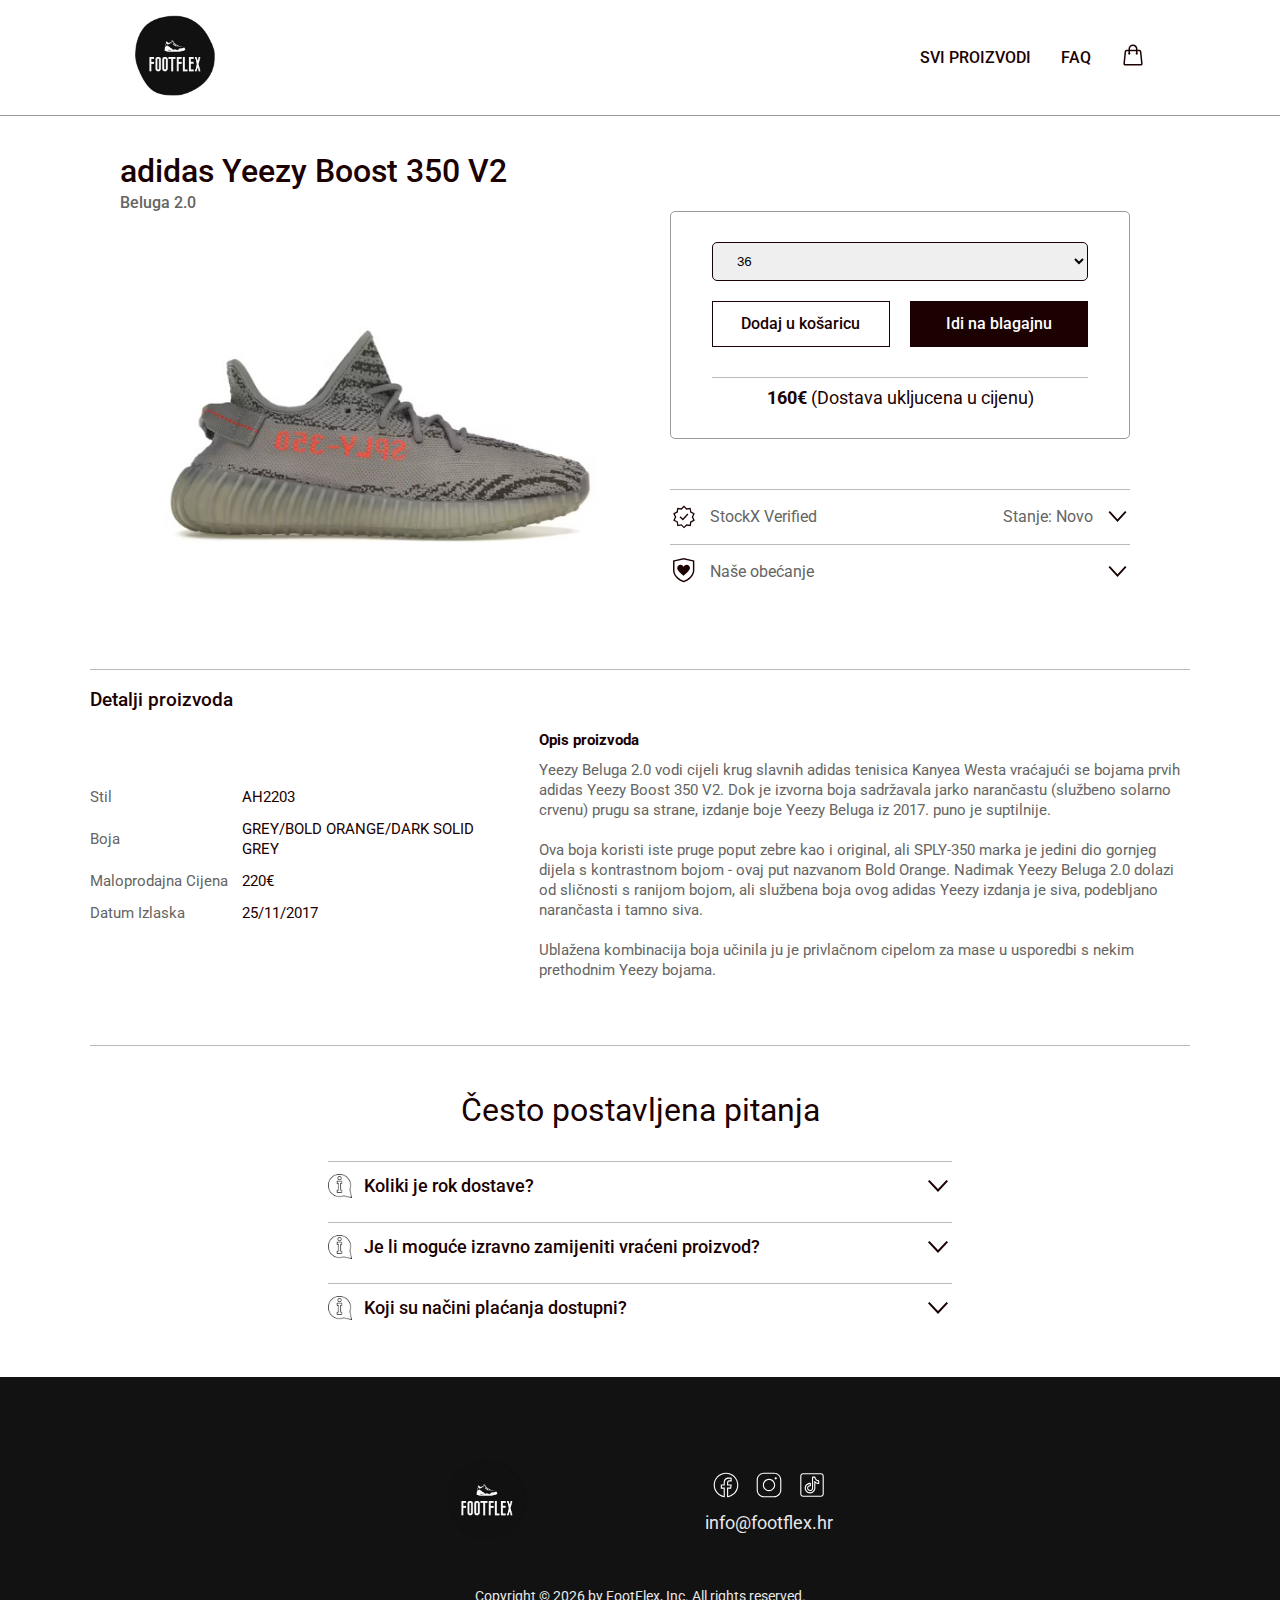
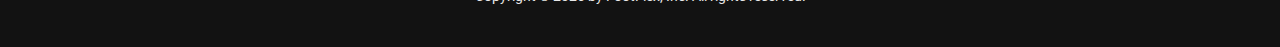
==== commit 84e2a6a1: "Add files via upload" ====
--- a/products/Beluga_2_0.html
+++ b/products/Beluga_2_0.html
@@ -88,7 +88,7 @@
               </a>
             </div>
             <p class="product-price">
-              <span class="bold">200€ </span>(Dostava ukljucena u cijenu)
+              <span class="bold">160€ </span>(Dostava ukljucena u cijenu)
             </p>
           </div>
           <div class="icons">
--- a/style.css
+++ b/style.css
@@ -32,6 +32,23 @@
   scroll-behavior: smooth !important;
 }
 
+.pre-header {
+  background-color: #121212;
+  color: #e8e8e8;
+  font-size: 16px;
+  text-align: center;
+  padding: 15px;
+  text-transform: uppercase;
+}
+
+.pre-header-link {
+  color: inherit;
+}
+
+.pre-header-link::after {
+  color: #e8e8e8;
+}
+
 .header {
   position: absolute;
   margin-left: 50px;
